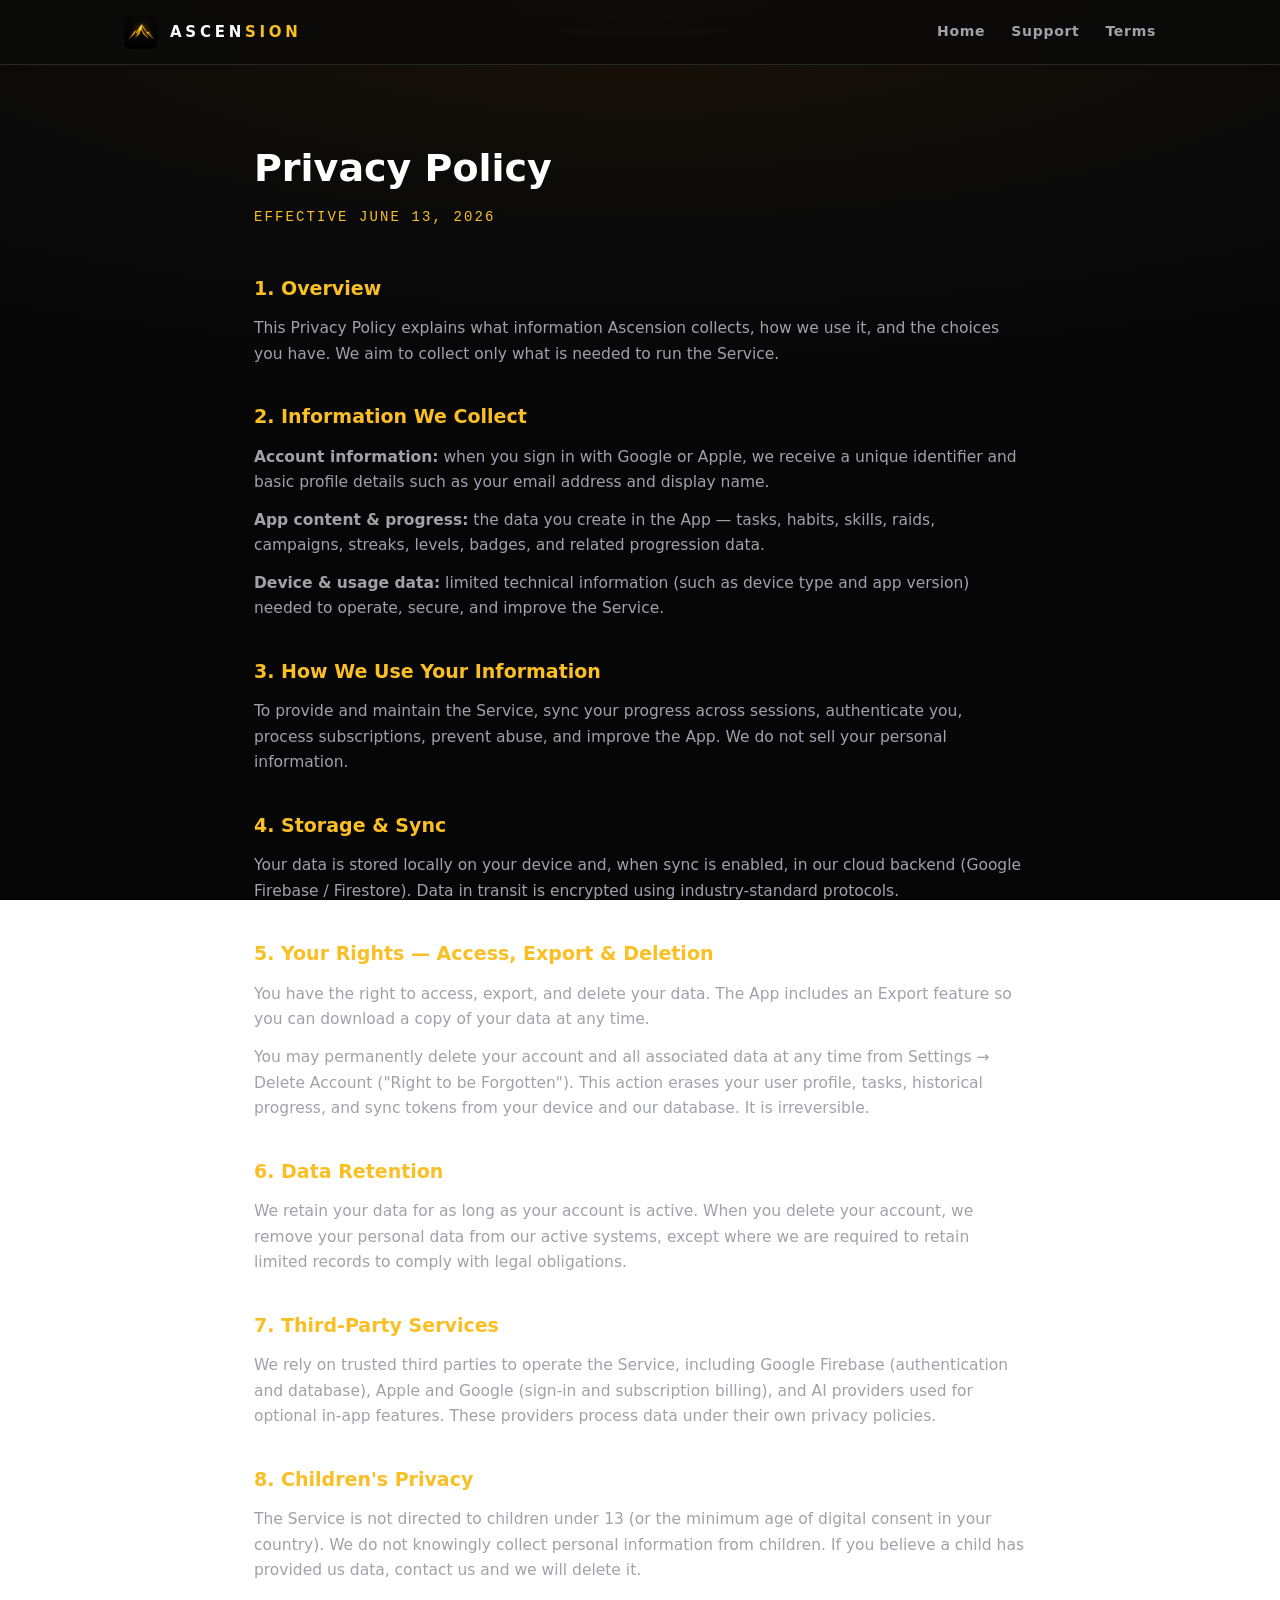
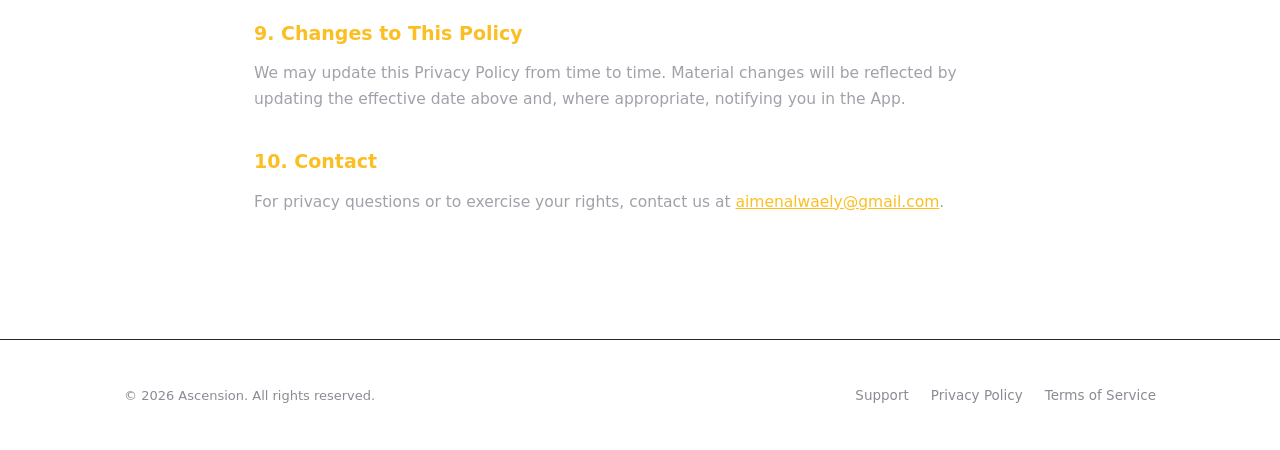
==== privacy.html @ d5c0d14d "Ascension marketing site: landing, support, privacy, terms" ====
<!DOCTYPE html>
<html lang="en">
<head>
<meta charset="UTF-8">
<meta name="viewport" content="width=device-width, initial-scale=1.0">
<title>Privacy Policy — Ascension</title>
<link rel="icon" type="image/png" href="shots/icon.png">
<link rel="stylesheet" href="style.css">
</head>
<body>

<nav>
  <div class="wrap">
    <a class="brand" href="index.html"><img src="shots/icon.png" alt="Ascension icon"><span>ASCEN<b>SION</b></span></a>
    <div class="links">
      <a href="index.html">Home</a>
      <a href="support.html">Support</a>
      <a href="terms.html">Terms</a>
    </div>
  </div>
</nav>

<div class="doc">
  <h1>Privacy Policy</h1>
  <div class="eff mono">Effective June 13, 2026</div>

  <h2>1. Overview</h2>
  <p>This Privacy Policy explains what information Ascension collects, how we use it, and the choices you have. We aim to collect only what is needed to run the Service.</p>

  <h2>2. Information We Collect</h2>
  <p><strong>Account information:</strong> when you sign in with Google or Apple, we receive a unique identifier and basic profile details such as your email address and display name.</p>
  <p><strong>App content &amp; progress:</strong> the data you create in the App — tasks, habits, skills, raids, campaigns, streaks, levels, badges, and related progression data.</p>
  <p><strong>Device &amp; usage data:</strong> limited technical information (such as device type and app version) needed to operate, secure, and improve the Service.</p>

  <h2>3. How We Use Your Information</h2>
  <p>To provide and maintain the Service, sync your progress across sessions, authenticate you, process subscriptions, prevent abuse, and improve the App. We do not sell your personal information.</p>

  <h2>4. Storage &amp; Sync</h2>
  <p>Your data is stored locally on your device and, when sync is enabled, in our cloud backend (Google Firebase / Firestore). Data in transit is encrypted using industry-standard protocols.</p>

  <h2>5. Your Rights — Access, Export &amp; Deletion</h2>
  <p>You have the right to access, export, and delete your data. The App includes an Export feature so you can download a copy of your data at any time.</p>
  <p>You may permanently delete your account and all associated data at any time from Settings → Delete Account ("Right to be Forgotten"). This action erases your user profile, tasks, historical progress, and sync tokens from your device and our database. It is irreversible.</p>

  <h2>6. Data Retention</h2>
  <p>We retain your data for as long as your account is active. When you delete your account, we remove your personal data from our active systems, except where we are required to retain limited records to comply with legal obligations.</p>

  <h2>7. Third-Party Services</h2>
  <p>We rely on trusted third parties to operate the Service, including Google Firebase (authentication and database), Apple and Google (sign-in and subscription billing), and AI providers used for optional in-app features. These providers process data under their own privacy policies.</p>

  <h2>8. Children's Privacy</h2>
  <p>The Service is not directed to children under 13 (or the minimum age of digital consent in your country). We do not knowingly collect personal information from children. If you believe a child has provided us data, contact us and we will delete it.</p>

  <h2>9. Changes to This Policy</h2>
  <p>We may update this Privacy Policy from time to time. Material changes will be reflected by updating the effective date above and, where appropriate, notifying you in the App.</p>

  <h2>10. Contact</h2>
  <p>For privacy questions or to exercise your rights, contact us at <a href="mailto:aimenalwaely@gmail.com">aimenalwaely@gmail.com</a>.</p>
</div>

<footer>
  <div class="wrap">
    <div class="copy">© 2026 Ascension. All rights reserved.</div>
    <div class="links">
      <a href="support.html">Support</a>
      <a href="privacy.html">Privacy Policy</a>
      <a href="terms.html">Terms of Service</a>
    </div>
  </div>
</footer>

</body>
</html>
---- style.css ----
:root{
  --black:#0a0a0a; --paper:#121212; --gold:#fbbf24; --amber:#f59e0b;
  --text:#e5e5e5; --muted:#8b8b93; --silver:#a1a1aa;
  --easy:#10b981; --normal:#3b82f6; --hard:#f43f5e; --zinc:#27272a;
}
*{margin:0;padding:0;box-sizing:border-box;}
html{scroll-behavior:smooth;}
body{
  background:radial-gradient(120% 50% at 50% 0%, #1a1206 0%, var(--black) 50%, #060606 100%);
  background-attachment:fixed;
  color:var(--text);
  font-family:'Inter','Segoe UI',system-ui,-apple-system,sans-serif;
  -webkit-font-smoothing:antialiased;
  line-height:1.65;
}
.mono{font-family:'SF Mono','Cascadia Code','Consolas',monospace;}
.wrap{max-width:1080px;margin:0 auto;padding:0 24px;}

/* nav */
nav{
  position:sticky;top:0;z-index:50;
  background:rgba(10,10,10,.82);backdrop-filter:blur(14px);
  border-bottom:1px solid var(--zinc);
}
nav .wrap{display:flex;align-items:center;justify-content:space-between;height:64px;}
.brand{display:flex;align-items:center;gap:12px;text-decoration:none;color:#fff;}
.brand img{width:34px;height:34px;border-radius:8px;}
.brand span{font-weight:800;letter-spacing:.25em;font-size:15px;}
.brand b{color:var(--gold);}
nav .links{display:flex;gap:26px;}
nav .links a{color:var(--silver);text-decoration:none;font-size:14px;font-weight:600;letter-spacing:.05em;}
nav .links a:hover{color:var(--gold);}

/* hero */
.hero{text-align:center;padding:96px 0 60px;}
.hero .kicker{color:var(--gold);font-size:13px;font-weight:700;letter-spacing:.45em;text-transform:uppercase;opacity:.85;}
.hero h1{font-size:clamp(40px,7vw,76px);font-weight:900;letter-spacing:-.02em;line-height:1.05;margin:18px 0 22px;color:#fff;text-transform:uppercase;}
.hero h1 .g{color:var(--gold);}
.hero p.lead{max-width:640px;margin:0 auto 36px;color:var(--silver);font-size:19px;}
.cta{display:inline-block;background:var(--gold);color:#0a0a0a;font-weight:800;letter-spacing:.08em;
  padding:16px 38px;border-radius:14px;text-decoration:none;font-size:16px;
  box-shadow:0 0 34px rgba(251,191,36,.28);transition:transform .15s ease;}
.cta:hover{transform:translateY(-2px);}
.cta.ghost{background:transparent;color:var(--text);border:1px solid var(--zinc);box-shadow:none;margin-left:12px;}
.subnote{margin-top:18px;color:var(--muted);font-size:13px;letter-spacing:.08em;}

/* sections */
section{padding:72px 0;}
h2.sec{font-size:15px;color:var(--gold);font-weight:700;letter-spacing:.4em;text-transform:uppercase;text-align:center;margin-bottom:10px;}
h3.sec-big{font-size:clamp(26px,4vw,40px);font-weight:900;text-align:center;color:#fff;margin-bottom:48px;letter-spacing:-.01em;}

/* features */
.grid{display:grid;grid-template-columns:repeat(auto-fit,minmax(300px,1fr));gap:22px;}
.card{background:rgba(18,18,18,.85);border:1px solid var(--zinc);border-radius:20px;padding:30px;}
.card .ico{width:48px;height:48px;border-radius:13px;display:flex;align-items:center;justify-content:center;font-size:23px;margin-bottom:18px;}
.card h4{color:#fff;font-size:19px;font-weight:800;margin-bottom:8px;}
.card p{color:var(--muted);font-size:15px;}

/* screenshots */
.shots{display:flex;gap:26px;justify-content:center;flex-wrap:wrap;}
.shots figure{width:280px;}
.shots img{width:100%;border-radius:26px;border:1px solid var(--zinc);box-shadow:0 24px 60px rgba(0,0,0,.6);}
.shots figcaption{text-align:center;color:var(--muted);font-size:13px;margin-top:12px;letter-spacing:.12em;text-transform:uppercase;}

/* pricing */
.plans{display:flex;gap:22px;justify-content:center;flex-wrap:wrap;}
.plan{background:rgba(18,18,18,.85);border:1px solid var(--zinc);border-radius:22px;padding:34px;width:300px;text-align:center;}
.plan.best{border-color:rgba(251,191,36,.55);box-shadow:0 0 44px rgba(251,191,36,.10);}
.plan .tag{display:inline-block;font-size:11px;font-weight:800;letter-spacing:.14em;color:#0a0a0a;background:var(--gold);border-radius:999px;padding:5px 14px;margin-bottom:14px;}
.plan h4{color:#fff;font-size:21px;font-weight:800;}
.plan .price{font-size:44px;font-weight:900;color:var(--gold);margin:10px 0 2px;}
.plan .per{color:var(--muted);font-size:14px;margin-bottom:16px;}
.plan ul{list-style:none;color:var(--silver);font-size:14px;text-align:left;margin-top:14px;}
.plan ul li{padding:7px 0;border-top:1px solid #1c1c20;}
.plan ul li::before{content:"✓  ";color:var(--easy);font-weight:700;}

/* legal pages */
.doc{max-width:820px;margin:0 auto;padding:72px 24px;}
.doc h1{color:#fff;font-size:38px;font-weight:900;margin-bottom:6px;}
.doc .eff{color:var(--gold);font-size:14px;letter-spacing:.15em;margin-bottom:44px;text-transform:uppercase;}
.doc h2{color:var(--gold);font-size:19px;font-weight:800;margin:34px 0 12px;}
.doc p{color:var(--silver);font-size:15.5px;margin-bottom:12px;}
.doc a{color:var(--gold);}

/* support */
.faq{max-width:820px;margin:0 auto;}
.faq details{background:rgba(18,18,18,.85);border:1px solid var(--zinc);border-radius:16px;padding:22px 26px;margin-bottom:14px;}
.faq summary{color:#fff;font-weight:700;font-size:16px;cursor:pointer;}
.faq p{color:var(--muted);margin-top:12px;font-size:15px;}
.contact-box{max-width:560px;margin:48px auto 0;text-align:center;background:rgba(18,18,18,.85);
  border:1px solid rgba(251,191,36,.35);border-radius:22px;padding:40px;}
.contact-box h4{color:#fff;font-size:22px;font-weight:800;margin-bottom:10px;}
.contact-box a.mail{color:var(--gold);font-size:19px;font-weight:700;text-decoration:none;}

/* footer */
footer{border-top:1px solid var(--zinc);padding:44px 0;margin-top:40px;}
footer .wrap{display:flex;flex-wrap:wrap;gap:18px;align-items:center;justify-content:space-between;}
footer .links{display:flex;gap:22px;}
footer a{color:var(--muted);text-decoration:none;font-size:13.5px;}
footer a:hover{color:var(--gold);}
footer .copy{color:var(--muted);font-size:13px;}
@media(max-width:640px){nav .links{display:none;}}
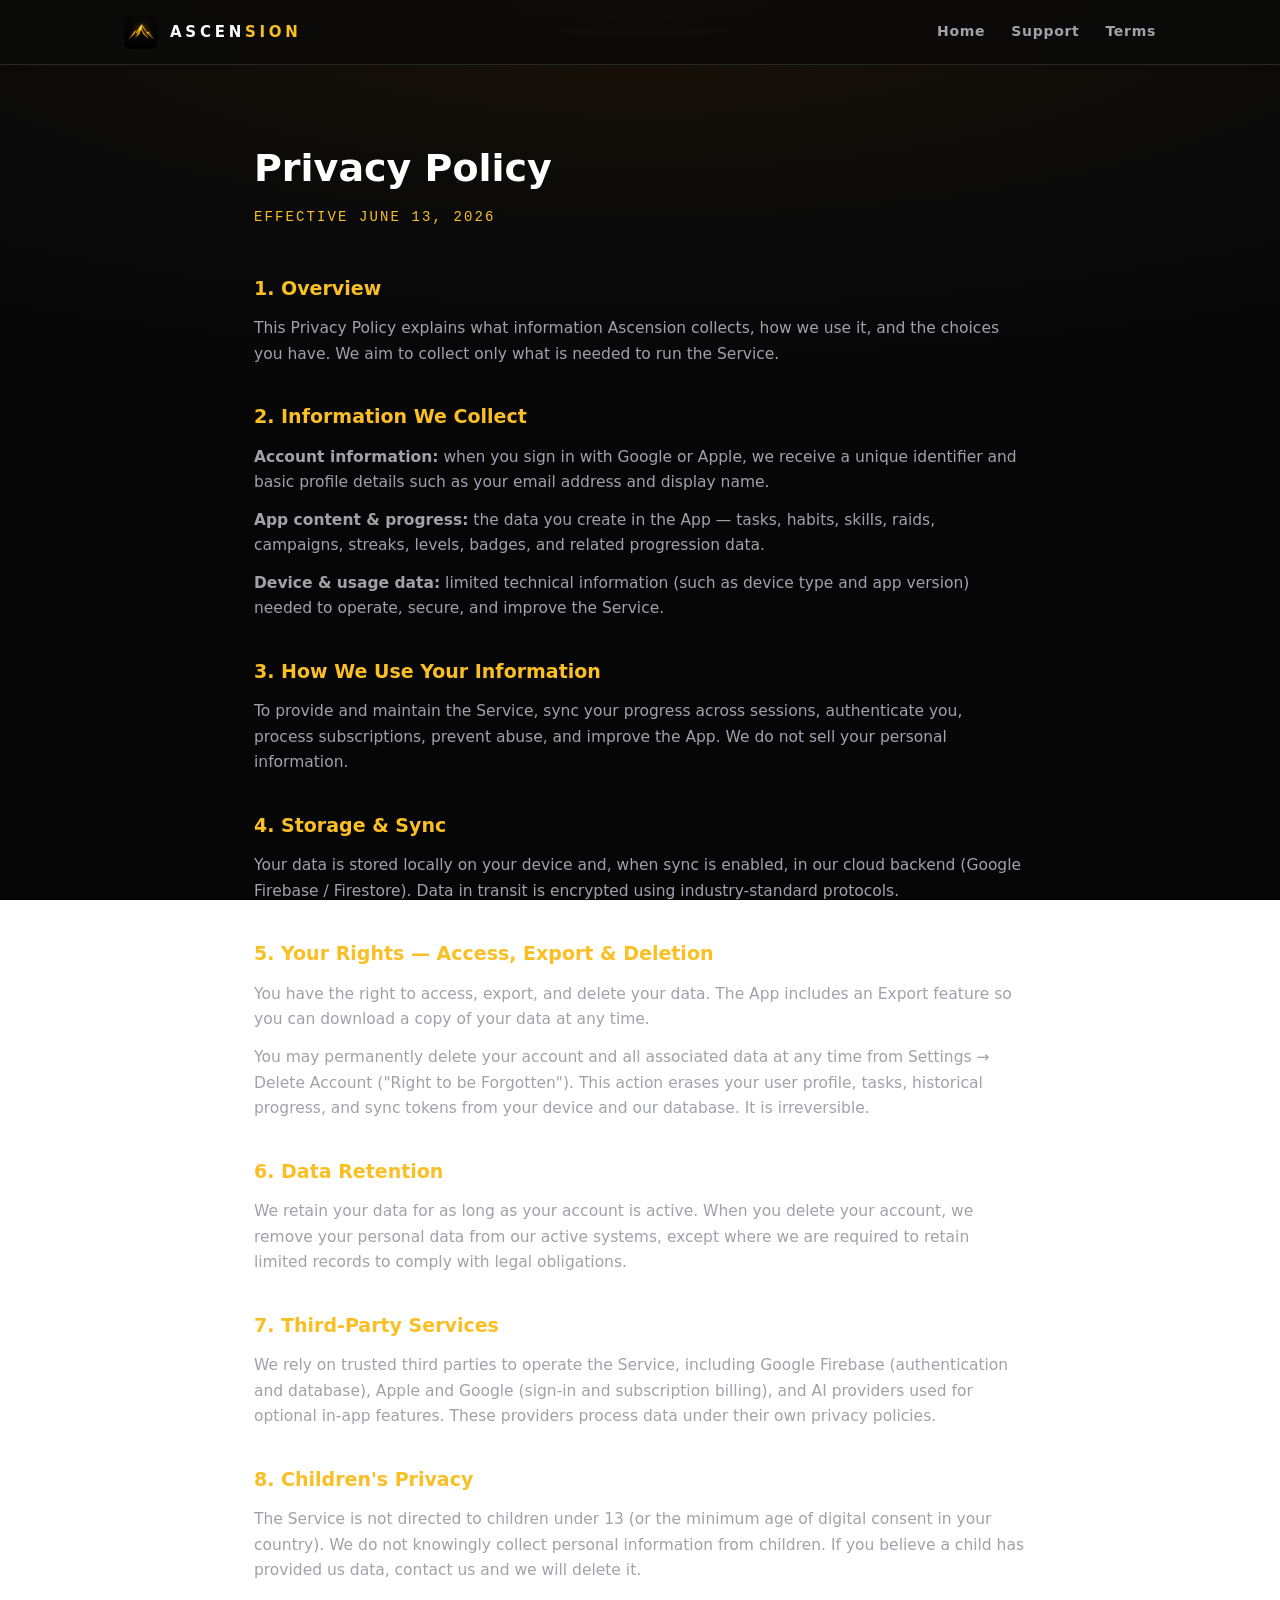
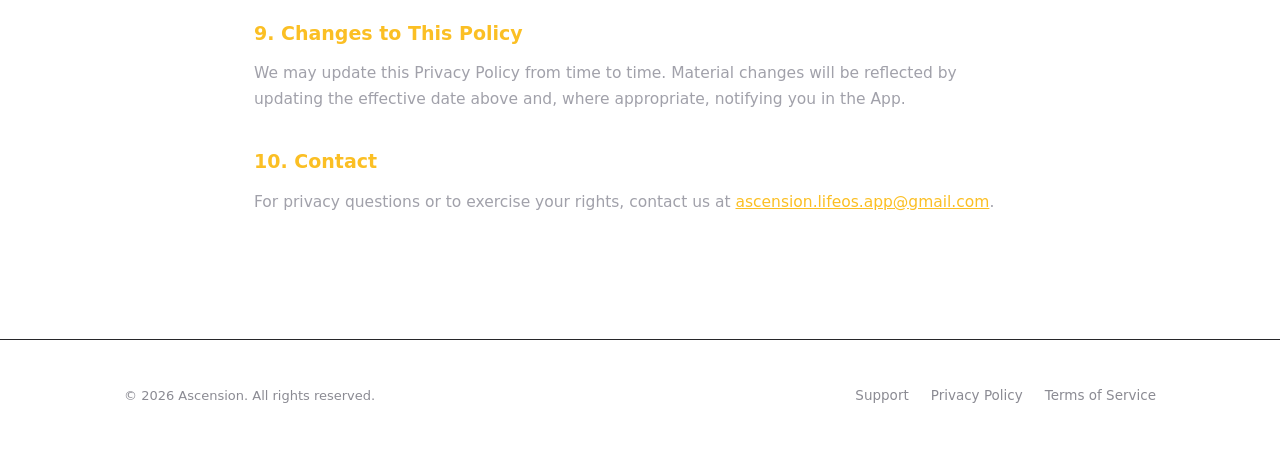
==== commit 3f917d69: "Switch contact email to ascension.lifeos.app@gmail.com" ====
--- a/privacy.html
+++ b/privacy.html
@@ -55,7 +55,7 @@
   <p>We may update this Privacy Policy from time to time. Material changes will be reflected by updating the effective date above and, where appropriate, notifying you in the App.</p>
 
   <h2>10. Contact</h2>
-  <p>For privacy questions or to exercise your rights, contact us at <a href="mailto:aimenalwaely@gmail.com">aimenalwaely@gmail.com</a>.</p>
+  <p>For privacy questions or to exercise your rights, contact us at <a href="mailto:ascension.lifeos.app@gmail.com">ascension.lifeos.app@gmail.com</a>.</p>
 </div>
 
 <footer>
